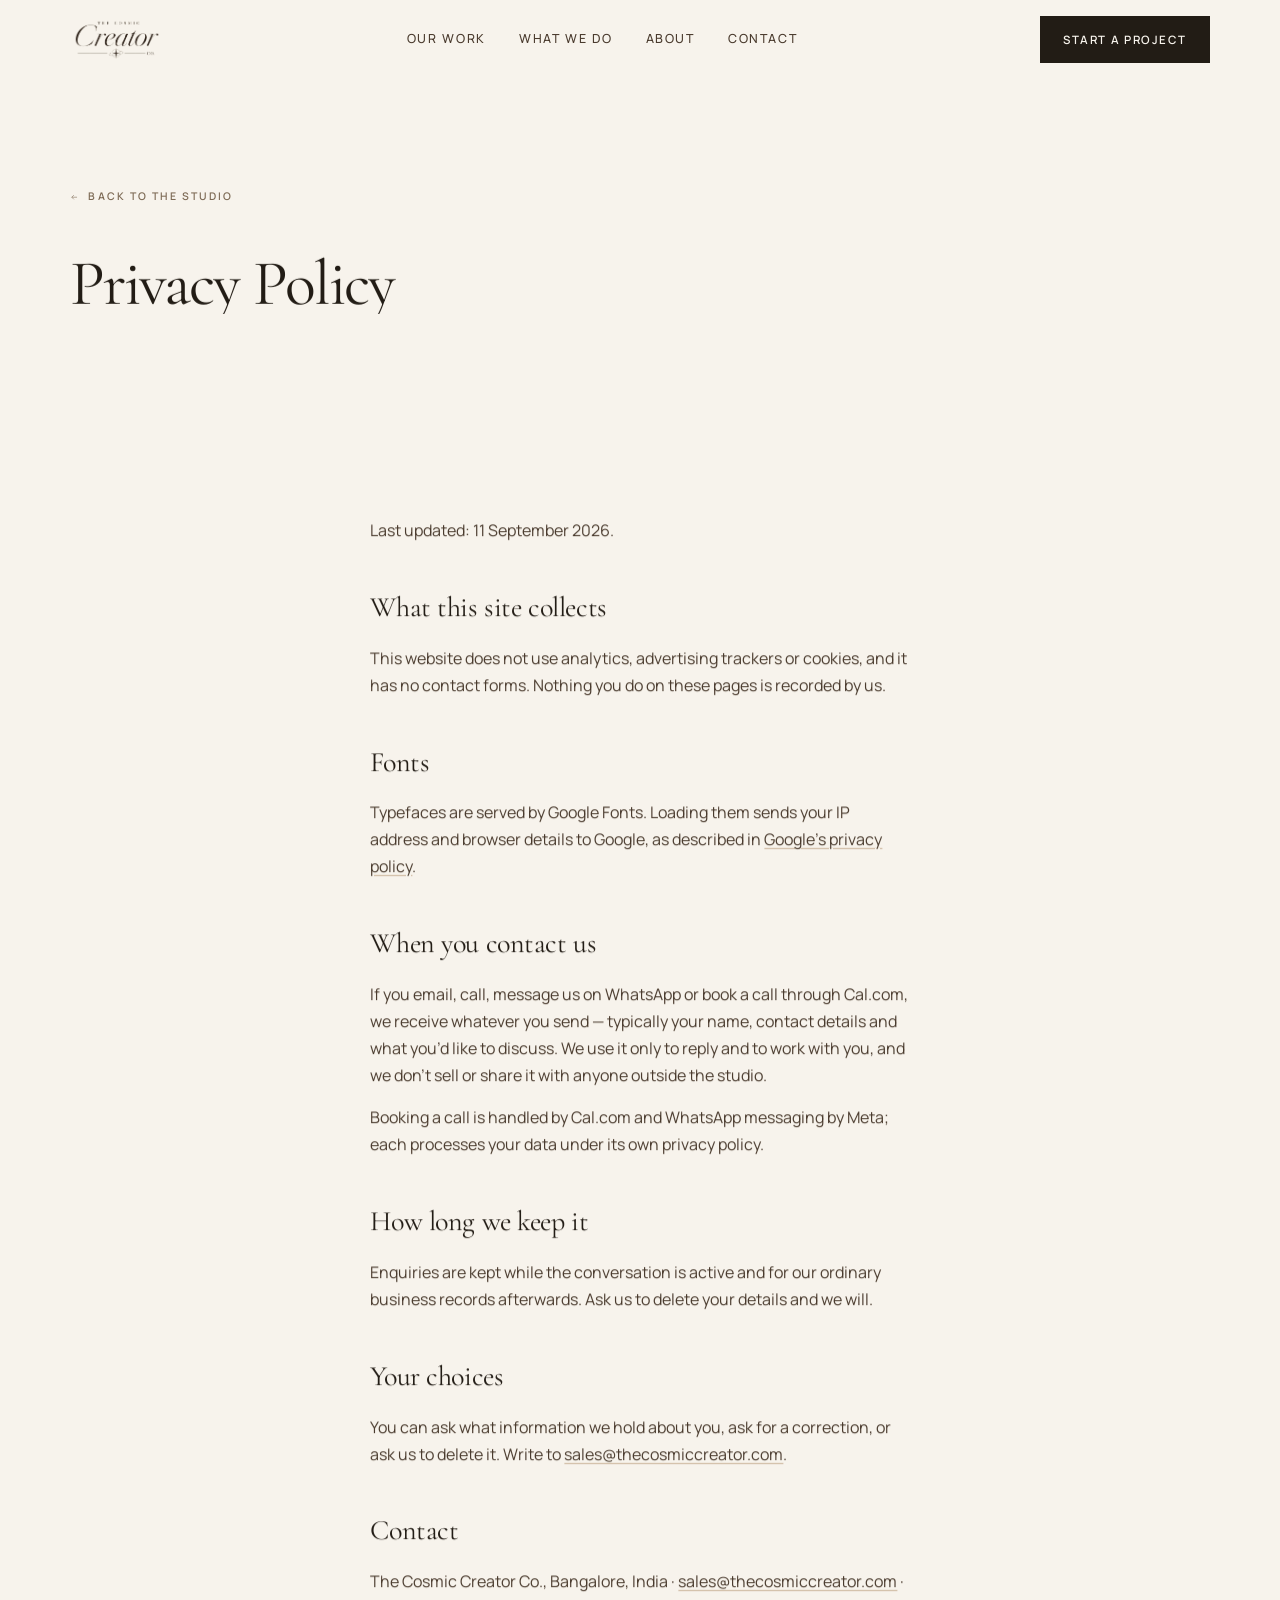
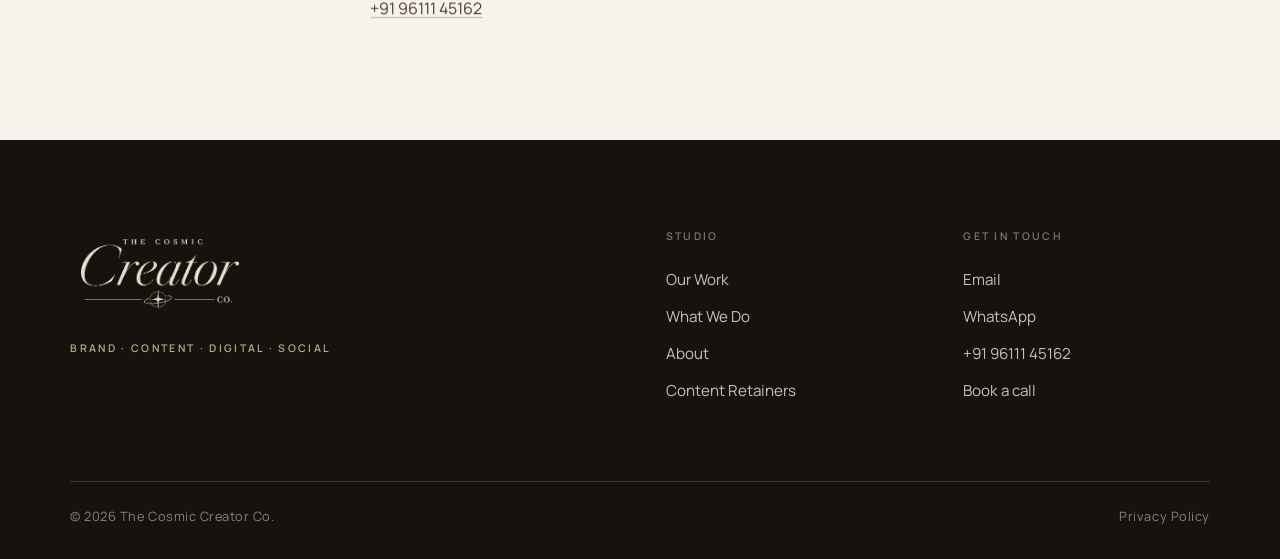
==== privacy.html @ a4864f7c "updates" ====
<!DOCTYPE html>
<html lang="en" class="no-js">
  <head>
    <meta charset="UTF-8" />
    <meta name="viewport" content="width=device-width, initial-scale=1.0" />
    <title>Privacy Policy — The Cosmic Creator Co.</title>
    <meta name="description" content="How The Cosmic Creator Co. handles your information." />
    <meta name="theme-color" content="#f7f3ec" />
    <link rel="icon" type="image/png" href="assets/favicon.png" />
    <meta property="og:type" content="website" />
    <meta property="og:title" content="Privacy Policy — The Cosmic Creator Co." />
    <meta property="og:description" content="How The Cosmic Creator Co. handles your information." />
    <meta property="og:image" content="assets/founder-hero.jpg" />
    <meta name="twitter:card" content="summary_large_image" />
    <link rel="preconnect" href="https://fonts.googleapis.com" />
    <link rel="preconnect" href="https://fonts.gstatic.com" crossorigin />
    <link
      href="https://fonts.googleapis.com/css2?family=Cormorant+Garamond:ital,wght@0,400;0,500;1,400;1,500&family=Manrope:wght@400;500;600;700&display=swap"
      rel="stylesheet"
    />
    <link rel="stylesheet" href="css/styles.css" />
    <script>
      document.documentElement.classList.remove("no-js");
    </script>
  </head>
  <body>
    <a class="skip" href="#main">Skip to content</a>

    <svg width="0" height="0" aria-hidden="true" style="position: absolute">
      <symbol id="i-star" viewBox="0 0 24 24">
        <path d="M12 0c.6 6.2 5.2 10.8 12 12-6.8 1.2-11.4 5.8-12 12-.6-6.2-5.2-10.8-12-12C6.8 10.8 11.4 6.2 12 0z" />
      </symbol>
      <symbol id="i-arrow" viewBox="0 0 24 24">
        <path d="M4 12h15m0 0-6-6m6 6-6 6" fill="none" stroke="currentColor" stroke-width="1.6" />
      </symbol>
    </svg>

    <header class="nav is-scrolled" id="nav">
      <a class="nav__logo" href="index.html" aria-label="The Cosmic Creator Co. — home">
        <img src="assets/logo-wordmark.png" alt="The Cosmic Creator Co." width="200" height="100" />
      </a>
      <nav class="nav__links" aria-label="Primary">
        <a href="index.html#work">Our Work</a>
        <a href="index.html#capabilities">What We Do</a>
        <a href="index.html#about">About</a>
        <a href="index.html#contact">Contact</a>
      </nav>
      <a class="nav__cta btn" href="https://cal.com/thecosmiccreator" target="_blank" rel="noopener noreferrer"
        >Start a project</a
      >
      <button class="nav__toggle" id="navToggle" aria-label="Open menu" aria-expanded="false" aria-controls="mobileNav">
        <span></span><span></span>
      </button>
    </header>

    <div class="mobile-nav" id="mobileNav">
      <a href="index.html#work">Our Work</a>
      <a href="index.html#capabilities">What We Do</a>
      <a href="index.html#about">About</a>
      <a href="index.html#contact">Contact</a>
      <a href="https://cal.com/thecosmiccreator" target="_blank" rel="noopener noreferrer">Start a project</a>
    </div>

    <main id="main">

      <section class="case-hero" data-intro>
        <div class="shell">
          <a class="case-hero__back" href="index.html">
            <svg class="star" width="12" height="12" aria-hidden="true" style="transform: rotate(180deg)">
              <use href="#i-arrow" />
            </svg>
            Back to the studio
          </a>
          <h1 class="case-hero__title" style="font-size: clamp(2.4rem, 5vw, 4rem)">
            <span class="line"><span class="line__inner">Privacy Policy</span></span>
          </h1>
        </div>
      </section>

      <section class="section section--tight">
        <div class="shell prose reveal">
          <p>Last updated: 11 September 2026.</p>

          <h2>What this site collects</h2>
          <p>
            This website does not use analytics, advertising trackers or cookies, and it has no
            contact forms. Nothing you do on these pages is recorded by us.
          </p>

          <h2>Fonts</h2>
          <p>
            Typefaces are served by Google Fonts. Loading them sends your IP address and browser
            details to Google, as described in
            <a href="https://policies.google.com/privacy" target="_blank" rel="noopener noreferrer"
              >Google’s privacy policy</a
            >.
          </p>

          <h2>When you contact us</h2>
          <p>
            If you email, call, message us on WhatsApp or book a call through Cal.com, we receive
            whatever you send — typically your name, contact details and what you’d like to discuss.
            We use it only to reply and to work with you, and we don’t sell or share it with anyone
            outside the studio.
          </p>
          <p>
            Booking a call is handled by Cal.com and WhatsApp messaging by Meta; each processes your
            data under its own privacy policy.
          </p>

          <h2>How long we keep it</h2>
          <p>
            Enquiries are kept while the conversation is active and for our ordinary business records
            afterwards. Ask us to delete your details and we will.
          </p>

          <h2>Your choices</h2>
          <p>
            You can ask what information we hold about you, ask for a correction, or ask us to delete
            it. Write to
            <a href="mailto:sales@thecosmiccreator.com">sales@thecosmiccreator.com</a>.
          </p>

          <h2>Contact</h2>
          <p>
            The Cosmic Creator Co., Bangalore, India ·
            <a href="mailto:sales@thecosmiccreator.com">sales@thecosmiccreator.com</a> ·
            <a href="tel:+919611145162">+91 96111 45162</a>
          </p>
        </div>
      </section>
    </main>

    <footer class="footer">
      <div class="shell">
        <div class="footer__top">
          <div>
            <a class="footer__logo" href="index.html" aria-label="The Cosmic Creator Co. — home">
              <img src="assets/logo-wordmark-light.png" alt="The Cosmic Creator Co." width="200" height="92" loading="lazy" />
            </a>
            <p class="footer__tag">Brand · Content · Digital · Social</p>
          </div>
          <div class="footer__links">
            <div>
              <h4>Studio</h4>
              <a href="index.html#work">Our Work</a>
              <a href="index.html#capabilities">What We Do</a>
              <a href="index.html#about">About</a>
              <a href="retainers.html">Content Retainers</a>
            </div>
            <div>
              <h4>Get in touch</h4>
              <a href="mailto:sales@thecosmiccreator.com">Email</a>
              <a href="https://wa.me/919611145162" target="_blank" rel="noopener noreferrer">WhatsApp</a>
              <a href="tel:+919611145162">+91 96111 45162</a>
              <a href="https://cal.com/thecosmiccreator" target="_blank" rel="noopener noreferrer">Book a call</a>
            </div>
          </div>
        </div>
        <div class="footer__bottom">
          <p>© 2026 The Cosmic Creator Co.</p>
          <p><a href="privacy.html">Privacy Policy</a></p>
        </div>
      </div>
    </footer>

    <script src="js/vendor/gsap.min.js" defer></script>
    <script src="js/vendor/ScrollTrigger.min.js" defer></script>
    <script src="js/vendor/lenis.min.js" defer></script>
    <script src="js/main.js" defer></script>
  </body>
</html>
---- css/styles.css ----
/* =========================================================
   The Cosmic Creator Co.
   Brand-building studio — editorial, minimal, art-directed.

   1. Tokens
   2. Base & type
   3. Primitives (shell, eyebrow, rules, buttons, links)
   4. Chrome (loader, nav, mobile nav)
   5. Home sections
   6. Case study pages
   7. Footer
   8. Motion / reduced motion
   ========================================================= */

/* ---------------------------------------------------------
   1. TOKENS
   --------------------------------------------------------- */
:root {
  /* Warm neutral grounds */
  --bone: #f7f3ec;
  --almond: #eaded0;
  --paper-2: #e3d6c6;
  --sand: #c7af94;

  /* Brand accents */
  --earth: #95714f;
  --accent: var(--earth);
  --accent-deep: #7a5c3f;
  --moss: #8c916c;
  --sage: #acb087;

  /* Ink & dark grounds */
  --ink: #221c15;
  --ink-soft: #4a3b2e;
  --muted: #7d6a55;
  --noir: #16120d;
  --noir-2: #1f1a13;

  /* Lines */
  --line: rgba(34, 28, 21, 0.14);
  --line-strong: rgba(34, 28, 21, 0.3);
  --line-light: rgba(234, 222, 208, 0.16);

  --font-display: "Cormorant Garamond", "Times New Roman", Times, serif;
  --font-body: "Manrope", "Helvetica Neue", Helvetica, Arial, sans-serif;

  /* Editorial type scale */
  --t-display: clamp(3.1rem, 8.4vw, 8.25rem);
  --t-h2: clamp(2.35rem, 5.6vw, 5rem);
  --t-h3: clamp(1.6rem, 2.6vw, 2.4rem);
  --t-lead: clamp(1.08rem, 1.45vw, 1.3rem);
  --t-micro: clamp(0.66rem, 0.78vw, 0.72rem);

  --pad-x: clamp(1.4rem, 5.5vw, 6rem);
  --max: 1440px;
  --gutter: clamp(1.5rem, 4vw, 4.5rem);
  --section-y: clamp(5.5rem, 12vw, 11rem);

  --ease: cubic-bezier(0.16, 1, 0.3, 1);
  --ease-soft: cubic-bezier(0.33, 1, 0.68, 1);
  --nav-h: 5rem;
}

/* ---------------------------------------------------------
   2. BASE & TYPE
   --------------------------------------------------------- */
*,
*::before,
*::after {
  box-sizing: border-box;
  margin: 0;
  padding: 0;
}

html {
  -webkit-text-size-adjust: 100%;
}

html.lenis,
html.lenis body {
  height: auto;
}

.lenis.lenis-smooth {
  scroll-behavior: auto !important;
}

body {
  font-family: var(--font-body);
  font-size: clamp(1rem, 1.05vw, 1.0625rem);
  font-weight: 400;
  line-height: 1.68;
  color: var(--ink);
  background: var(--bone);
  overflow-x: hidden;
  -webkit-font-smoothing: antialiased;
  text-rendering: optimizeLegibility;
}

body.is-loading {
  overflow: hidden;
}

img {
  display: block;
  max-width: 100%;
  height: auto;
}

a {
  color: inherit;
  text-decoration: none;
}

ul,
ol {
  list-style: none;
}

button {
  font: inherit;
  color: inherit;
  background: none;
  border: none;
  cursor: pointer;
}

em {
  font-style: italic;
  font-weight: 400;
}

::selection {
  background: var(--sand);
  color: var(--ink);
}

:focus-visible {
  outline: 2px solid var(--accent);
  outline-offset: 3px;
}

h1,
h2,
h3,
h4 {
  font-family: var(--font-display);
  font-weight: 400;
  letter-spacing: -0.015em;
  text-wrap: balance;
}

.display {
  font-size: var(--t-display);
  line-height: 0.93;
  letter-spacing: -0.028em;
}

.h2 {
  font-size: var(--t-h2);
  line-height: 0.98;
  letter-spacing: -0.022em;
}

.h3 {
  font-size: var(--t-h3);
  line-height: 1.12;
}

.accent-ital {
  font-style: italic;
  color: var(--accent);
}

.lead {
  font-size: var(--t-lead);
  line-height: 1.6;
  color: var(--ink-soft);
  max-width: 44ch;
}

.skip {
  position: absolute;
  left: -9999px;
  top: 0;
  z-index: 10001;
  background: var(--ink);
  color: var(--bone);
  padding: 0.75rem 1.25rem;
  font-size: 0.85rem;
}

.skip:focus {
  left: 1rem;
  top: 1rem;
}

/* ---------------------------------------------------------
   3. PRIMITIVES
   --------------------------------------------------------- */
.shell {
  width: 100%;
  max-width: var(--max);
  margin-inline: auto;
  padding-inline: var(--pad-x);
}

.section {
  padding-block: var(--section-y);
}

.section--tight {
  padding-block: clamp(4rem, 8vw, 7rem);
}

.band-almond {
  background: var(--almond);
}

.band-noir {
  background: var(--noir);
  color: var(--bone);
}

.band-noir .lead,
.band-noir p {
  color: rgba(247, 243, 236, 0.72);
}

.eyebrow {
  display: flex;
  align-items: center;
  gap: 0.65rem;
  font-size: var(--t-micro);
  font-weight: 600;
  letter-spacing: 0.26em;
  text-transform: uppercase;
  color: var(--muted);
  margin-bottom: clamp(1.5rem, 3vw, 2.5rem);
}

.band-noir .eyebrow {
  color: var(--sage);
}

.eyebrow::before {
  content: "";
  width: 2.25rem;
  height: 1px;
  background: currentColor;
  opacity: 0.5;
  flex: none;
}

.star {
  width: 0.8em;
  height: 0.8em;
  flex: none;
  fill: currentColor;
}

.rule {
  height: 1px;
  background: var(--line);
  border: 0;
}

.band-noir .rule {
  background: var(--line-light);
}

/* Buttons — two only: solid ink, and hairline ghost */
.btn {
  display: inline-flex;
  align-items: center;
  gap: 0.7rem;
  padding: 1.05rem 2rem;
  font-size: 0.82rem;
  font-weight: 600;
  letter-spacing: 0.14em;
  text-transform: uppercase;
  border: 1px solid var(--ink);
  background: var(--ink);
  color: var(--bone);
  transition: background 0.4s var(--ease), color 0.4s var(--ease),
    border-color 0.4s var(--ease), transform 0.4s var(--ease);
}

.btn:hover {
  background: var(--accent-deep);
  border-color: var(--accent-deep);
  color: var(--bone);
}

.btn--ghost {
  background: transparent;
  color: var(--ink);
  border-color: var(--line-strong);
}

.btn--ghost:hover {
  background: transparent;
  border-color: var(--ink);
  color: var(--ink);
}

.band-noir .btn {
  background: var(--bone);
  border-color: var(--bone);
  color: var(--ink);
}

.band-noir .btn:hover {
  background: var(--sand);
  border-color: var(--sand);
}

.band-noir .btn--ghost {
  background: transparent;
  color: var(--bone);
  border-color: rgba(247, 243, 236, 0.32);
}

.band-noir .btn--ghost:hover {
  border-color: var(--bone);
  background: transparent;
  color: var(--bone);
}

/* Text link with sweeping rule */
.tlink {
  display: inline-flex;
  align-items: center;
  gap: 0.6rem;
  font-size: 0.8rem;
  font-weight: 600;
  letter-spacing: 0.14em;
  text-transform: uppercase;
  padding-bottom: 0.4rem;
  position: relative;
  color: var(--ink);
}

.band-noir .tlink {
  color: var(--bone);
}

.tlink::after {
  content: "";
  position: absolute;
  left: 0;
  bottom: 0;
  width: 100%;
  height: 1px;
  background: currentColor;
  opacity: 0.35;
  transform-origin: right;
  transition: transform 0.5s var(--ease), opacity 0.4s var(--ease);
}

.tlink:hover::after {
  opacity: 1;
  transform: scaleX(0.4);
  transform-origin: left;
}

.tlink .arrow {
  transition: transform 0.4s var(--ease);
}

.tlink:hover .arrow {
  transform: translateX(5px);
}

/* Section heading block */
.head {
  display: grid;
  grid-template-columns: minmax(0, 1fr) minmax(0, 0.85fr);
  gap: var(--gutter);
  align-items: end;
  margin-bottom: clamp(3rem, 6vw, 5.5rem);
}

.head--solo {
  grid-template-columns: minmax(0, 1fr);
}

.head__lead {
  padding-bottom: 0.5rem;
}

@media (max-width: 860px) {
  .head {
    grid-template-columns: 1fr;
    align-items: start;
    gap: 1.75rem;
  }
}

/* ---------------------------------------------------------
   4. CHROME
   --------------------------------------------------------- */
.loader {
  position: fixed;
  inset: 0;
  z-index: 10000;
  display: grid;
  place-items: center;
  background: var(--bone);
  transition: opacity 0.7s var(--ease), visibility 0.7s;
}

.loader.is-done {
  opacity: 0;
  visibility: hidden;
  pointer-events: none;
}

.loader__inner {
  display: grid;
  justify-items: center;
  gap: 1.75rem;
}

.loader__brand {
  width: clamp(160px, 26vw, 240px);
  height: auto;
}

.loader__bar {
  width: clamp(120px, 18vw, 180px);
  height: 1px;
  background: var(--line);
  overflow: hidden;
}

.loader__progress {
  display: block;
  width: 0;
  height: 100%;
  background: var(--ink);
}

/* Nav */
.nav {
  position: fixed;
  top: 0;
  left: 0;
  right: 0;
  z-index: 900;
  height: var(--nav-h);
  display: flex;
  align-items: center;
  justify-content: space-between;
  gap: var(--gutter);
  padding-inline: var(--pad-x);
  background: transparent;
  transition: background 0.5s var(--ease), border-color 0.5s var(--ease),
    height 0.5s var(--ease);
  border-bottom: 1px solid transparent;
}

.nav.is-scrolled {
  background: rgba(247, 243, 236, 0.88);
  backdrop-filter: blur(14px);
  -webkit-backdrop-filter: blur(14px);
  border-bottom-color: var(--line);
  height: 4.25rem;
}

.nav__logo img {
  width: auto;
  height: clamp(38px, 4vw, 48px);
  transition: opacity 0.3s var(--ease);
}

.nav__logo:hover img {
  opacity: 0.68;
}

.nav__links {
  display: flex;
  align-items: center;
  gap: clamp(1.5rem, 2.6vw, 2.75rem);
}

.nav__links a {
  position: relative;
  font-size: 0.78rem;
  font-weight: 500;
  letter-spacing: 0.13em;
  text-transform: uppercase;
  color: var(--ink-soft);
  padding-block: 0.35rem;
  transition: color 0.3s var(--ease);
}

.nav__links a::after {
  content: "";
  position: absolute;
  left: 0;
  bottom: 0;
  width: 100%;
  height: 1px;
  background: currentColor;
  transform: scaleX(0);
  transform-origin: right;
  transition: transform 0.45s var(--ease);
}

.nav__links a:hover {
  color: var(--ink);
}

.nav__links a:hover::after,
.nav__links a.is-current::after {
  transform: scaleX(1);
  transform-origin: left;
}

.nav__cta {
  padding: 0.8rem 1.4rem;
  font-size: 0.72rem;
}

.nav__toggle {
  display: none;
  width: 2.75rem;
  height: 2.75rem;
  margin-right: -0.75rem;
  position: relative;
}

.nav__toggle span {
  position: absolute;
  left: 50%;
  width: 22px;
  height: 1.5px;
  background: var(--ink);
  transform: translateX(-50%);
  transition: transform 0.45s var(--ease), opacity 0.3s var(--ease);
}

.nav__toggle span:nth-child(1) {
  top: 1.1rem;
}

.nav__toggle span:nth-child(2) {
  bottom: 1.1rem;
}

.nav__toggle[aria-expanded="true"] span:nth-child(1) {
  top: 50%;
  transform: translateX(-50%) rotate(45deg);
}

.nav__toggle[aria-expanded="true"] span:nth-child(2) {
  bottom: auto;
  top: 50%;
  transform: translateX(-50%) rotate(-45deg);
}

@media (max-width: 960px) {
  .nav__links,
  .nav__cta {
    display: none;
  }

  .nav__toggle {
    display: block;
  }
}

/* Mobile overlay nav */
.mobile-nav {
  position: fixed;
  inset: 0;
  z-index: 890;
  background: var(--bone);
  display: flex;
  flex-direction: column;
  justify-content: center;
  gap: 0.25rem;
  padding: var(--nav-h) var(--pad-x) 3rem;
  opacity: 0;
  visibility: hidden;
  transition: opacity 0.45s var(--ease), visibility 0.45s;
}

.mobile-nav.is-open {
  opacity: 1;
  visibility: visible;
}

.mobile-nav a {
  font-family: var(--font-display);
  font-size: clamp(2.1rem, 9vw, 3.2rem);
  line-height: 1.28;
  letter-spacing: -0.02em;
  border-bottom: 1px solid var(--line);
  padding-block: 0.5rem;
}

.mobile-nav a:last-child {
  border-bottom: 0;
  font-family: var(--font-body);
  font-size: 0.82rem;
  letter-spacing: 0.14em;
  text-transform: uppercase;
  font-weight: 600;
  color: var(--accent);
  margin-top: 1.75rem;
}

/* ---------------------------------------------------------
   5. HOME SECTIONS
   --------------------------------------------------------- */

/* --- Hero --- */
.hero {
  position: relative;
  min-height: clamp(620px, 100svh, 1100px);
  display: flex;
  align-items: flex-end;
  padding-top: calc(var(--nav-h) + clamp(3rem, 8vw, 6rem));
  padding-bottom: clamp(2.5rem, 5vw, 4rem);
  overflow: hidden;
}

.hero__grid {
  display: grid;
  grid-template-columns: minmax(0, 1.32fr) minmax(0, 0.68fr);
  gap: var(--gutter);
  align-items: end;
  width: 100%;
}

.hero__title {
  font-size: var(--t-display);
  line-height: 0.9;
  letter-spacing: -0.03em;
  margin-bottom: clamp(1.75rem, 3.5vw, 2.75rem);
}

.line {
  display: block;
  overflow: hidden;
}

.line__inner {
  display: block;
  transform: translateY(105%);
  will-change: transform;
}

.hero__spine {
  display: flex;
  flex-wrap: wrap;
  align-items: center;
  gap: 0.55rem 1.1rem;
  font-size: var(--t-micro);
  font-weight: 600;
  letter-spacing: 0.26em;
  text-transform: uppercase;
  color: var(--accent);
  margin-bottom: clamp(1.25rem, 2.5vw, 2rem);
}

.hero__spine span {
  display: inline-flex;
  align-items: center;
  gap: 1.1rem;
}

.hero__spine span:not(:last-child)::after {
  content: "";
  width: 4px;
  height: 4px;
  background: var(--sand);
  transform: rotate(45deg);
}

.hero__sub {
  max-width: 46ch;
  font-size: var(--t-lead);
  color: var(--ink-soft);
  margin-bottom: clamp(2rem, 4vw, 2.75rem);
}

.hero__actions {
  display: flex;
  flex-wrap: wrap;
  gap: 0.9rem;
}

.hero__aside {
  display: grid;
  gap: 1.5rem;
  padding-bottom: 0.6rem;
}

.hero__portrait {
  position: relative;
  overflow: hidden;
  background: var(--paper-2);
  aspect-ratio: 4 / 5;
}

.hero__portrait img {
  width: 100%;
  height: 100%;
  object-fit: cover;
  transform: scale(1.08);
  will-change: transform;
}

.hero__note {
  display: flex;
  justify-content: space-between;
  gap: 1rem;
  font-size: var(--t-micro);
  letter-spacing: 0.2em;
  text-transform: uppercase;
  color: var(--muted);
  border-top: 1px solid var(--line);
  padding-top: 0.85rem;
}

@media (max-width: 1000px) {
  .hero {
    min-height: 0;
    padding-bottom: clamp(3.5rem, 8vw, 5rem);
  }

  .hero__grid {
    grid-template-columns: 1fr;
    gap: clamp(2.5rem, 7vw, 4rem);
  }

  .hero__aside {
    max-width: 420px;
  }
}

/* --- Positioning / pillars --- */
.pillars {
  display: grid;
  grid-template-columns: repeat(4, minmax(0, 1fr));
  border-top: 1px solid var(--line);
}

.pillar {
  padding: clamp(1.75rem, 3vw, 2.5rem) clamp(1.25rem, 2vw, 2rem)
    clamp(1.75rem, 3vw, 2.5rem) 0;
  border-right: 1px solid var(--line);
}

.pillar:last-child {
  border-right: 0;
  padding-right: 0;
}

.pillar:not(:first-child) {
  padding-left: clamp(1.25rem, 2vw, 2rem);
}

.pillar__name {
  font-size: 0.76rem;
  font-weight: 700;
  letter-spacing: 0.22em;
  text-transform: uppercase;
  margin-bottom: 1rem;
  display: flex;
  align-items: center;
  gap: 0.6rem;
}

.pillar__name .star {
  color: var(--accent);
}

.pillar p {
  font-size: 0.95rem;
  line-height: 1.75;
  color: var(--ink-soft);
}

@media (max-width: 860px) {
  .pillars {
    grid-template-columns: repeat(2, minmax(0, 1fr));
  }

  .pillar:nth-child(2n) {
    border-right: 0;
    padding-right: 0;
  }

  .pillar:nth-child(odd) {
    padding-left: 0;
  }

  .pillar:nth-child(-n + 2) {
    border-bottom: 1px solid var(--line);
  }
}

@media (max-width: 520px) {
  .pillars {
    grid-template-columns: 1fr;
  }

  .pillar {
    border-right: 0;
    border-bottom: 1px solid var(--line);
    padding-inline: 0 !important;
  }

  .pillar:last-child {
    border-bottom: 0;
  }
}

/* --- Selected work --- */
.work__list {
  display: grid;
  gap: clamp(4rem, 9vw, 8rem);
}

.project {
  display: grid;
  grid-template-columns: minmax(0, 1fr) minmax(0, 1fr);
  gap: var(--gutter);
  align-items: center;
}

.project__media {
  position: relative;
  overflow: hidden;
  background: var(--paper-2);
  aspect-ratio: 4 / 3;
}

.project--tall .project__media {
  aspect-ratio: 5 / 6;
}

.project__media img {
  width: 100%;
  height: 100%;
  object-fit: cover;
  transform: scale(1.04);
  transition: transform 1.2s var(--ease), filter 0.9s var(--ease);
  filter: saturate(0.78) contrast(1.03);
}

.project__media::after,
.case-cover::after {
  content: "";
  position: absolute;
  inset: 0;
  z-index: 1;
  pointer-events: none;
  background: var(--earth);
  mix-blend-mode: soft-light;
  opacity: 0.55;
  transition: opacity 0.9s var(--ease);
}

.project:hover .project__media::after {
  opacity: 0.15;
}

.project:hover .project__media img {
  transform: scale(1.09);
  filter: saturate(1) contrast(1.02);
}

.project__index {
  position: absolute;
  top: 1.1rem;
  left: 1.2rem;
  z-index: 2;
  font-size: var(--t-micro);
  font-weight: 600;
  letter-spacing: 0.2em;
  color: var(--bone);
  mix-blend-mode: difference;
}

.project__body {
  max-width: 46ch;
}

.project--flip .project__media {
  order: 2;
}

.project__cat {
  display: block;
  font-size: var(--t-micro);
  font-weight: 600;
  letter-spacing: 0.22em;
  text-transform: uppercase;
  color: var(--muted);
  margin-bottom: 1.1rem;
}

.project__title {
  font-size: clamp(2rem, 3.6vw, 3.4rem);
  line-height: 1.02;
  margin-bottom: 1.1rem;
}

.project__title a {
  background-image: linear-gradient(currentColor, currentColor);
  background-size: 0% 1px;
  background-position: 0 100%;
  background-repeat: no-repeat;
  transition: background-size 0.55s var(--ease);
}

.project:hover .project__title a {
  background-size: 100% 1px;
}

.project__desc {
  color: var(--ink-soft);
  margin-bottom: 1.5rem;
}

.project__services {
  display: flex;
  flex-wrap: wrap;
  gap: 0.4rem 0.75rem;
  font-size: 0.78rem;
  letter-spacing: 0.06em;
  color: var(--muted);
  border-top: 1px solid var(--line);
  padding-top: 1.1rem;
  margin-bottom: 1.75rem;
}

.project__services li:not(:last-child)::after {
  content: " ·";
  color: var(--sand);
}

@media (max-width: 900px) {
  .project,
  .project--flip {
    grid-template-columns: 1fr;
    gap: 1.75rem;
  }

  .project--flip .project__media {
    order: 0;
  }

  .project__media,
  .project--tall .project__media {
    aspect-ratio: 4 / 3;
  }
}

.work__foot {
  display: flex;
  flex-wrap: wrap;
  justify-content: space-between;
  align-items: center;
  gap: 1.5rem;
  border-top: 1px solid var(--line);
  margin-top: clamp(3.5rem, 7vw, 6rem);
  padding-top: 1.5rem;
  font-size: 0.82rem;
  letter-spacing: 0.05em;
  color: var(--muted);
}

/* --- What we do --- */
.capability {
  display: grid;
  grid-template-columns: 5rem minmax(0, 1.05fr) minmax(0, 1fr);
  gap: var(--gutter);
  border-top: 1px solid var(--line);
  padding-block: clamp(2.25rem, 4.5vw, 3.5rem);
  align-items: start;
  transition: background 0.5s var(--ease);
}

.capabilities > .capability:last-child {
  border-bottom: 1px solid var(--line);
}

.capability__num {
  font-size: var(--t-micro);
  font-weight: 600;
  letter-spacing: 0.2em;
  color: var(--accent);
  padding-top: 0.7rem;
}

.capability__title {
  font-size: clamp(1.8rem, 3.1vw, 2.9rem);
  line-height: 1.02;
}

.capability__copy p {
  color: var(--ink-soft);
  margin-bottom: 1.35rem;
  max-width: 42ch;
}

.capability__tags {
  display: flex;
  flex-wrap: wrap;
  gap: 0.45rem 0.5rem;
}

.capability__tags li {
  font-size: 0.74rem;
  letter-spacing: 0.08em;
  color: var(--ink-soft);
  border: 1px solid var(--line);
  padding: 0.38rem 0.8rem;
  transition: border-color 0.4s var(--ease), color 0.4s var(--ease);
}

.capability:hover .capability__tags li {
  border-color: var(--line-strong);
}

@media (max-width: 900px) {
  .capability {
    grid-template-columns: 1fr;
    gap: 1.25rem;
  }

  .capability__num {
    padding-top: 0;
  }
}

/* --- Our difference (noir band) --- */
.difference__statement {
  max-width: 20ch;
  margin-bottom: clamp(2.5rem, 5vw, 4rem);
}

.questions {
  display: grid;
  grid-template-columns: repeat(2, minmax(0, 1fr));
  gap: 0 var(--gutter);
  margin-bottom: clamp(3.5rem, 7vw, 5.5rem);
}

.questions li {
  border-top: 1px solid var(--line-light);
  padding-block: clamp(1.25rem, 2.4vw, 1.75rem);
  font-family: var(--font-display);
  font-size: clamp(1.25rem, 2vw, 1.75rem);
  line-height: 1.25;
  color: rgba(247, 243, 236, 0.9);
  display: flex;
  gap: 1.1rem;
}

.questions li span {
  font-family: var(--font-body);
  font-size: var(--t-micro);
  font-weight: 600;
  letter-spacing: 0.2em;
  color: var(--sage);
  padding-top: 0.55rem;
}

@media (max-width: 760px) {
  .questions {
    grid-template-columns: 1fr;
  }
}

.flow {
  display: grid;
  grid-template-columns: repeat(4, minmax(0, 1fr));
  border-top: 1px solid var(--line-light);
  padding-top: 1.75rem;
  gap: 1rem;
}

.flow__step {
  display: flex;
  align-items: baseline;
  gap: 0.9rem;
  font-family: var(--font-display);
  font-size: clamp(1.4rem, 2.8vw, 2.6rem);
  line-height: 1;
  letter-spacing: -0.02em;
  color: var(--bone);
}

.flow__step::after {
  content: "→";
  font-family: var(--font-body);
  font-size: 1.15rem;
  line-height: 1;
  color: var(--sand);
  margin-left: auto;
  padding-right: clamp(0.5rem, 2vw, 2rem);
}

.flow__step:last-child::after {
  content: "";
}

@media (max-width: 760px) {
  .flow {
    grid-template-columns: repeat(2, minmax(0, 1fr));
    gap: 1.5rem 1rem;
  }

  .flow__step:nth-child(2)::after {
    content: "";
  }
}

/* --- How we work --- */
.steps {
  display: grid;
  grid-template-columns: repeat(4, minmax(0, 1fr));
  gap: var(--gutter);
}

.step {
  border-top: 1px solid var(--line-strong);
  padding-top: 1.4rem;
}

.step__num {
  display: block;
  font-size: var(--t-micro);
  font-weight: 600;
  letter-spacing: 0.2em;
  color: var(--accent);
  margin-bottom: 1.6rem;
}

.step h3 {
  font-size: clamp(1.5rem, 2.2vw, 2rem);
  margin-bottom: 0.6rem;
}

.step p {
  font-size: 0.95rem;
  line-height: 1.7;
  color: var(--ink-soft);
}

@media (max-width: 860px) {
  .steps {
    grid-template-columns: repeat(2, minmax(0, 1fr));
    gap: 2.5rem var(--gutter);
  }
}

@media (max-width: 520px) {
  .steps {
    grid-template-columns: 1fr;
  }
}

/* --- Belief --- */
.belief {
  text-align: center;
}

.belief__title {
  font-size: clamp(2.4rem, 6.4vw, 6rem);
  line-height: 1;
  letter-spacing: -0.028em;
  margin-inline: auto;
  max-width: 16ch;
}

.belief__sub {
  margin: clamp(1.75rem, 3.5vw, 2.5rem) auto 0;
  max-width: 52ch;
  color: var(--ink-soft);
  font-size: var(--t-lead);
}

.belief__mark {
  width: 1.6rem;
  height: 1.6rem;
  margin: 0 auto clamp(1.5rem, 3vw, 2.25rem);
  fill: var(--accent);
}

/* --- Founders --- */
.founders {
  display: grid;
  grid-template-columns: minmax(0, 0.85fr) minmax(0, 1fr);
  gap: var(--gutter);
  align-items: center;
}

.founders__media {
  overflow: hidden;
  background: var(--paper-2);
  aspect-ratio: 4 / 5;
}

.founders__media img {
  width: 100%;
  height: 100%;
  object-fit: cover;
}

.founders__copy p {
  color: var(--ink-soft);
  margin-bottom: 1.25rem;
  max-width: 52ch;
}

.founders__copy p:first-of-type {
  font-size: var(--t-lead);
  color: var(--ink);
}

.people {
  display: grid;
  grid-template-columns: repeat(2, minmax(0, 1fr));
  gap: 1.5rem var(--gutter);
  border-top: 1px solid var(--line);
  margin-top: 2.25rem;
  padding-top: 1.75rem;
}

.person__name {
  font-family: var(--font-display);
  font-size: 1.45rem;
  line-height: 1.2;
}

.person__role {
  display: block;
  font-size: var(--t-micro);
  font-weight: 600;
  letter-spacing: 0.2em;
  text-transform: uppercase;
  color: var(--accent);
  margin-bottom: 0.6rem;
}

.person p {
  font-size: 0.92rem;
  line-height: 1.7;
  margin-bottom: 0;
}

@media (max-width: 900px) {
  .founders {
    grid-template-columns: 1fr;
    gap: 2.5rem;
  }

  .founders__media {
    max-width: 440px;
  }
}

@media (max-width: 520px) {
  .people {
    grid-template-columns: 1fr;
  }
}

/* --- Mission / vision --- */
.creed {
  display: grid;
  grid-template-columns: repeat(2, minmax(0, 1fr));
  gap: var(--gutter);
}

.creed__item {
  border-top: 1px solid var(--line);
  padding-top: 1.5rem;
}

.creed__item h3 {
  font-size: var(--t-micro);
  font-family: var(--font-body);
  font-weight: 600;
  letter-spacing: 0.22em;
  text-transform: uppercase;
  color: var(--accent);
  margin-bottom: 1.1rem;
}

.creed__item p {
  font-family: var(--font-display);
  font-size: clamp(1.5rem, 2.6vw, 2.2rem);
  line-height: 1.18;
  letter-spacing: -0.015em;
  color: var(--ink);
  max-width: 24ch;
}

@media (max-width: 760px) {
  .creed {
    grid-template-columns: 1fr;
    gap: 2rem;
  }
}

/* --- Final CTA --- */
.cta {
  text-align: center;
}

.cta__title {
  font-size: clamp(2.5rem, 6.6vw, 6.25rem);
  line-height: 0.98;
  letter-spacing: -0.028em;
  max-width: 18ch;
  margin-inline: auto;
}

.cta__sub {
  margin: clamp(1.5rem, 3vw, 2rem) auto clamp(2.25rem, 4.5vw, 3rem);
  max-width: 46ch;
  font-size: var(--t-lead);
}

.cta__actions {
  display: flex;
  flex-wrap: wrap;
  justify-content: center;
  gap: 0.9rem;
}

.cta__direct {
  display: flex;
  flex-wrap: wrap;
  justify-content: center;
  gap: 0.75rem 2.25rem;
  margin-top: clamp(2.5rem, 5vw, 3.5rem);
  padding-top: clamp(2rem, 4vw, 2.5rem);
  border-top: 1px solid var(--line-light);
  font-size: 0.85rem;
  letter-spacing: 0.04em;
}

.cta__direct a {
  color: rgba(247, 243, 236, 0.78);
  transition: color 0.35s var(--ease);
}

.cta__direct a:hover {
  color: var(--bone);
}

/* ---------------------------------------------------------
   6. CASE STUDY PAGES
   Reusable: duplicate work/_template.html and fill in.
   --------------------------------------------------------- */
.case-hero {
  padding-top: calc(var(--nav-h) + clamp(3.5rem, 8vw, 6.5rem));
  padding-bottom: clamp(2.5rem, 5vw, 4rem);
}

.case-hero__back {
  display: inline-flex;
  align-items: center;
  gap: 0.6rem;
  font-size: var(--t-micro);
  font-weight: 600;
  letter-spacing: 0.2em;
  text-transform: uppercase;
  color: var(--muted);
  margin-bottom: clamp(2rem, 4vw, 3rem);
  transition: color 0.35s var(--ease);
}

.case-hero__back:hover {
  color: var(--ink);
}

.case-hero__title {
  font-size: clamp(2.8rem, 7.5vw, 7rem);
  line-height: 0.94;
  letter-spacing: -0.03em;
  margin-bottom: clamp(1.5rem, 3vw, 2.25rem);
}

.case-hero__meta {
  display: grid;
  grid-template-columns: repeat(3, minmax(0, 1fr));
  gap: var(--gutter);
  border-top: 1px solid var(--line);
  padding-top: 1.5rem;
  margin-top: clamp(2rem, 4vw, 3rem);
}

.case-hero__meta dt {
  font-size: var(--t-micro);
  font-weight: 600;
  letter-spacing: 0.2em;
  text-transform: uppercase;
  color: var(--muted);
  margin-bottom: 0.7rem;
}

.case-hero__meta dd {
  font-size: 0.95rem;
  line-height: 1.6;
  color: var(--ink);
}

@media (max-width: 760px) {
  .case-hero__meta {
    grid-template-columns: 1fr;
    gap: 1.5rem;
  }
}

.case-cover {
  position: relative;
  width: 100%;
  aspect-ratio: 16 / 9;
  overflow: hidden;
  background: var(--paper-2);
}

.case-cover img {
  width: 100%;
  height: 100%;
  object-fit: cover;
  filter: saturate(0.78) contrast(1.03);
}

@media (max-width: 700px) {
  .case-cover {
    aspect-ratio: 4 / 3;
  }
}

.case-block {
  display: grid;
  grid-template-columns: minmax(0, 0.4fr) minmax(0, 1fr);
  gap: var(--gutter);
  border-top: 1px solid var(--line);
  padding-block: clamp(2.5rem, 5vw, 4rem);
}

.case-block:last-of-type {
  border-bottom: 1px solid var(--line);
}

.case-block__label {
  font-size: var(--t-micro);
  font-weight: 600;
  letter-spacing: 0.22em;
  text-transform: uppercase;
  color: var(--accent);
  padding-top: 0.6rem;
}

.case-block__body p {
  font-size: var(--t-lead);
  color: var(--ink-soft);
  max-width: 58ch;
  margin-bottom: 1.1rem;
}

.case-block__body p:last-child {
  margin-bottom: 0;
}

.deliverables {
  display: grid;
  grid-template-columns: repeat(2, minmax(0, 1fr));
  gap: 0 var(--gutter);
  max-width: 58ch;
}

.deliverables li {
  border-top: 1px solid var(--line);
  padding-block: 0.85rem;
  font-size: 0.95rem;
  color: var(--ink);
  display: flex;
  gap: 0.75rem;
  align-items: baseline;
}

.deliverables li .star {
  color: var(--sand);
  width: 0.6em;
  height: 0.6em;
}

@media (max-width: 760px) {
  .case-block {
    grid-template-columns: 1fr;
    gap: 1.25rem;
  }

  .case-block__label {
    padding-top: 0;
  }

  .deliverables {
    grid-template-columns: 1fr;
  }
}

.case-next {
  display: flex;
  flex-wrap: wrap;
  justify-content: space-between;
  align-items: baseline;
  gap: 1.5rem;
}

.case-next__label {
  font-size: var(--t-micro);
  font-weight: 600;
  letter-spacing: 0.22em;
  text-transform: uppercase;
  color: var(--muted);
}

.case-next__title {
  font-size: clamp(2rem, 4.6vw, 4rem);
  line-height: 1;
}

.case-next__title a {
  background-image: linear-gradient(currentColor, currentColor);
  background-size: 0% 1px;
  background-position: 0 100%;
  background-repeat: no-repeat;
  transition: background-size 0.55s var(--ease);
}

.case-next__title a:hover {
  background-size: 100% 1px;
}

/* ---------------------------------------------------------
   7. FOOTER
   --------------------------------------------------------- */
.footer {
  background: var(--noir);
  color: rgba(247, 243, 236, 0.72);
  padding-block: clamp(3.5rem, 7vw, 5.5rem) 2rem;
}

.footer__top {
  display: grid;
  grid-template-columns: minmax(0, 1fr) minmax(0, 1fr);
  gap: clamp(2.5rem, 5vw, 4rem) var(--gutter);
  align-items: start;
}

.footer__logo img {
  width: clamp(140px, 16vw, 180px);
  height: auto;
  margin-bottom: 1.25rem;
}

.footer__tag {
  font-size: var(--t-micro);
  font-weight: 600;
  letter-spacing: 0.22em;
  text-transform: uppercase;
  color: var(--sage);
}

.footer__links {
  display: grid;
  grid-template-columns: repeat(2, minmax(0, 1fr));
  gap: 2rem var(--gutter);
}

.footer__links h4 {
  font-family: var(--font-body);
  font-size: var(--t-micro);
  font-weight: 600;
  letter-spacing: 0.22em;
  text-transform: uppercase;
  color: rgba(247, 243, 236, 0.45);
  margin-bottom: 1rem;
}

.footer__links a {
  display: block;
  font-size: 0.95rem;
  padding-block: 0.35rem;
  color: rgba(247, 243, 236, 0.78);
  transition: color 0.35s var(--ease);
}

.footer__links a:hover {
  color: var(--bone);
}

.footer__bottom {
  display: flex;
  flex-wrap: wrap;
  justify-content: space-between;
  gap: 0.75rem 1.5rem;
  border-top: 1px solid var(--line-light);
  margin-top: clamp(3rem, 6vw, 4.5rem);
  padding-top: 1.5rem;
  font-size: 0.8rem;
  letter-spacing: 0.04em;
  color: rgba(247, 243, 236, 0.5);
}

.footer__bottom a:hover {
  color: var(--bone);
}

@media (max-width: 760px) {
  .footer__top {
    grid-template-columns: 1fr;
  }
}

/* ---------------------------------------------------------
   8. LEGAL / SIMPLE PAGES
   --------------------------------------------------------- */
.prose {
  max-width: 68ch;
}

.prose h2 {
  font-size: clamp(1.4rem, 2.2vw, 1.9rem);
  margin: 2.5rem 0 0.85rem;
}

.prose p,
.prose li {
  color: var(--ink-soft);
  margin-bottom: 1rem;
}

.prose ul {
  padding-left: 1.1rem;
}

.prose li {
  list-style: disc;
  margin-bottom: 0.5rem;
}

.prose a {
  text-decoration: underline;
  text-underline-offset: 3px;
  text-decoration-color: var(--sand);
}

/* ---------------------------------------------------------
   9. MOTION
   --------------------------------------------------------- */
.reveal {
  opacity: 0;
  transform: translateY(24px);
  will-change: transform, opacity;
}

.no-js .reveal,
.no-js .line__inner {
  opacity: 1;
  transform: none;
}

@media (prefers-reduced-motion: reduce) {
  *,
  *::before,
  *::after {
    animation-duration: 0.001ms !important;
    animation-iteration-count: 1 !important;
    transition-duration: 0.001ms !important;
    scroll-behavior: auto !important;
  }

  .reveal,
  .line__inner {
    opacity: 1 !important;
    transform: none !important;
  }

  .hero__portrait img,
  .project__media img {
    transform: none !important;
  }
}

/* ---------------------------------------------------------
   10. RETAINERS (linked from the footer, kept off the main nav)
   --------------------------------------------------------- */
.plans {
  display: grid;
  grid-template-columns: repeat(3, minmax(0, 1fr));
  gap: 0;
  border-top: 1px solid var(--line);
}

.plan {
  border-right: 1px solid var(--line);
  border-bottom: 1px solid var(--line);
  padding: clamp(1.75rem, 3vw, 2.75rem) clamp(1.25rem, 2.2vw, 2rem);
  display: flex;
  flex-direction: column;
}

.plan:last-child {
  border-right: 0;
}

.plan--featured {
  background: var(--almond);
}

.plan__tier {
  font-size: var(--t-micro);
  font-weight: 600;
  letter-spacing: 0.22em;
  text-transform: uppercase;
  color: var(--accent);
  margin-bottom: 1.25rem;
}

.plan__price {
  font-family: var(--font-display);
  font-size: clamp(2.4rem, 4vw, 3.4rem);
  line-height: 1;
  letter-spacing: -0.025em;
  margin-bottom: 0.4rem;
}

.plan__unit {
  font-size: 0.8rem;
  letter-spacing: 0.06em;
  color: var(--muted);
  margin-bottom: 1.75rem;
}

.plan ul {
  border-top: 1px solid var(--line);
  margin-bottom: 1.75rem;
}

.plan li {
  border-bottom: 1px solid var(--line);
  padding-block: 0.7rem;
  font-size: 0.92rem;
  line-height: 1.55;
  color: var(--ink-soft);
}

.plan__fit {
  font-size: 0.85rem;
  color: var(--muted);
  margin-bottom: 1.5rem;
  margin-top: auto;
}

.plan .btn {
  justify-content: center;
  width: 100%;
}

@media (max-width: 900px) {
  .plans {
    grid-template-columns: 1fr;
  }

  .plan {
    border-right: 0;
  }
}
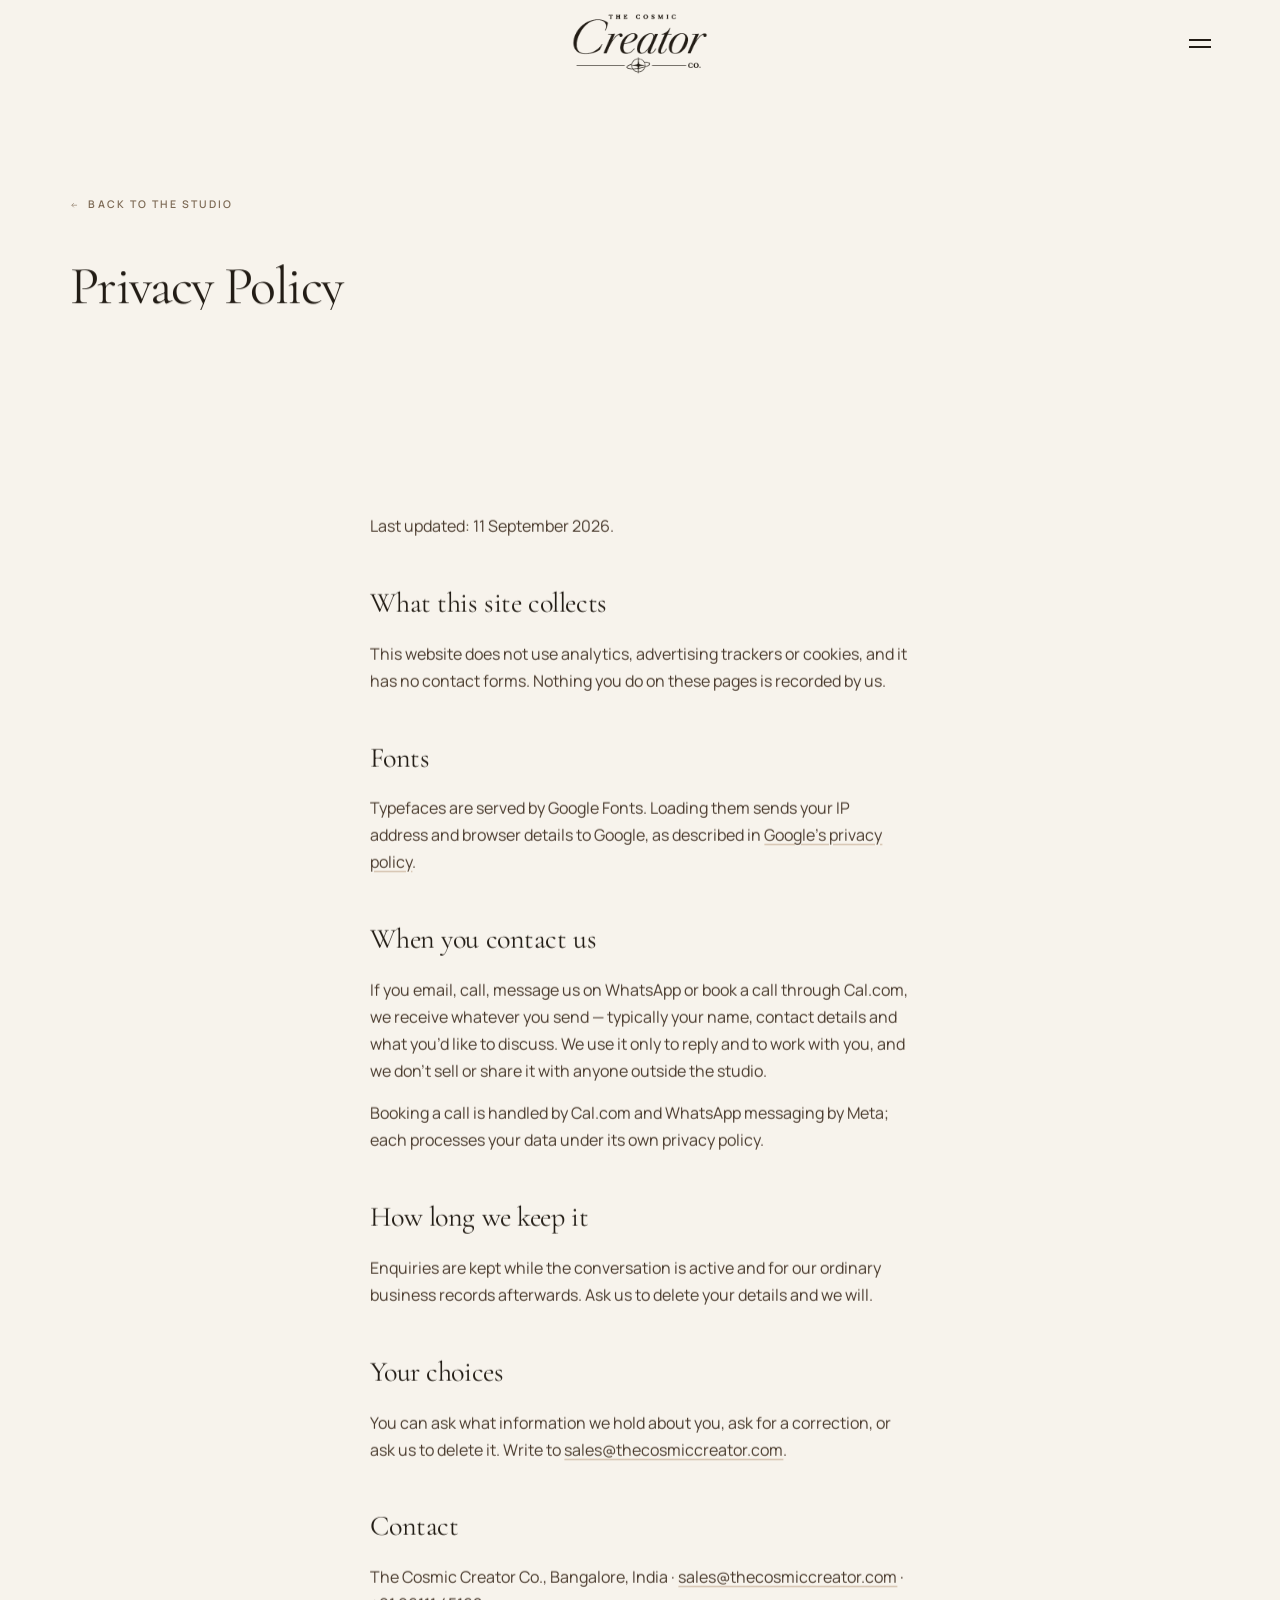
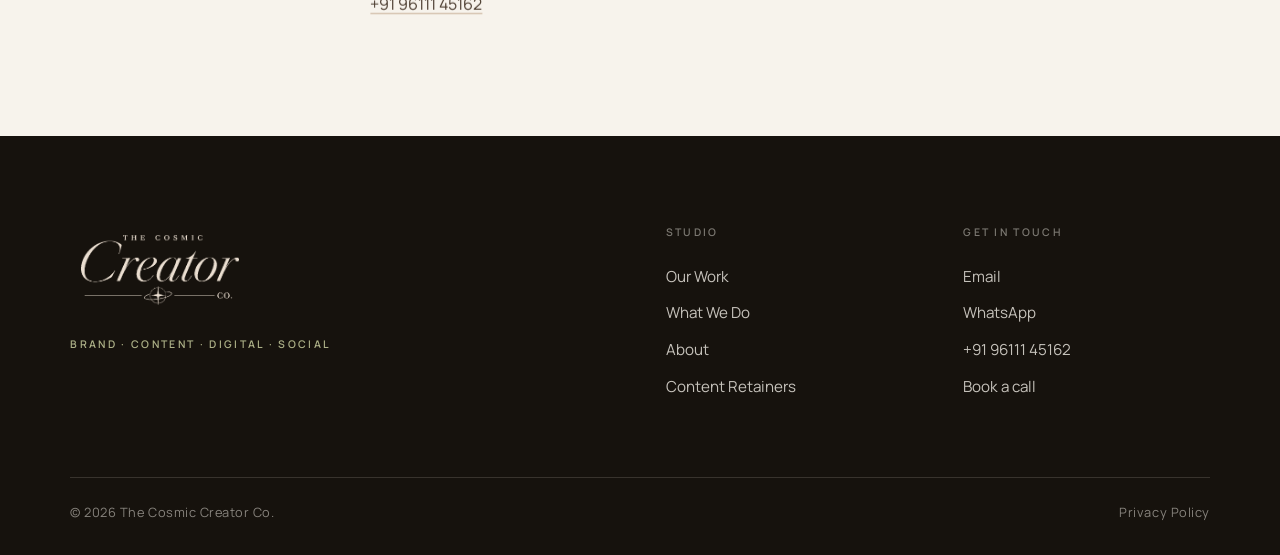
==== commit 0aae9b6f: "updates" ====
--- a/privacy.html
+++ b/privacy.html
@@ -36,26 +36,20 @@
     </svg>
 
     <header class="nav is-scrolled" id="nav">
+      <span class="nav__spacer" aria-hidden="true"></span>
       <a class="nav__logo" href="index.html" aria-label="The Cosmic Creator Co. — home">
-        <img src="assets/logo-wordmark.png" alt="The Cosmic Creator Co." width="200" height="100" />
+        <img src="assets/logo-wordmark-bold.png" alt="The Cosmic Creator Co." width="704" height="320" />
       </a>
-      <nav class="nav__links" aria-label="Primary">
-        <a href="index.html#work">Our Work</a>
-        <a href="index.html#capabilities">What We Do</a>
-        <a href="index.html#about">About</a>
-        <a href="index.html#contact">Contact</a>
-      </nav>
-      <a class="nav__cta btn" href="https://cal.com/thecosmiccreator" target="_blank" rel="noopener noreferrer"
-        >Start a project</a
-      >
       <button class="nav__toggle" id="navToggle" aria-label="Open menu" aria-expanded="false" aria-controls="mobileNav">
         <span></span><span></span>
       </button>
     </header>
 
     <div class="mobile-nav" id="mobileNav">
-      <a href="index.html#work">Our Work</a>
-      <a href="index.html#capabilities">What We Do</a>
+      <a href="index.html">Home</a>
+      <a href="index.html#work">Work</a>
+      <a href="index.html#capabilities">Service</a>
+      <a href="retainers.html">Pricing</a>
       <a href="index.html#about">About</a>
       <a href="index.html#contact">Contact</a>
       <a href="https://cal.com/thecosmiccreator" target="_blank" rel="noopener noreferrer">Start a project</a>
@@ -71,7 +65,7 @@
             </svg>
             Back to the studio
           </a>
-          <h1 class="case-hero__title" style="font-size: clamp(2.4rem, 5vw, 4rem)">
+          <h1 class="case-hero__title">
             <span class="line"><span class="line__inner">Privacy Policy</span></span>
           </h1>
         </div>
--- a/css/styles.css
+++ b/css/styles.css
@@ -43,9 +43,11 @@
 
   --font-display: "Cormorant Garamond", "Times New Roman", Times, serif;
   --font-body: "Manrope", "Helvetica Neue", Helvetica, Arial, sans-serif;
+  --font-num: "Italiana", "Times New Roman", Times, serif;
 
   /* Editorial type scale */
   --t-display: clamp(3.1rem, 8.4vw, 8.25rem);
+  --t-page: calc(var(--t-display) / 2);
   --t-h2: clamp(2.35rem, 5.6vw, 5rem);
   --t-h3: clamp(1.6rem, 2.6vw, 2.4rem);
   --t-lead: clamp(1.08rem, 1.45vw, 1.3rem);
@@ -58,7 +60,7 @@
 
   --ease: cubic-bezier(0.16, 1, 0.3, 1);
   --ease-soft: cubic-bezier(0.33, 1, 0.68, 1);
-  --nav-h: 5rem;
+  --nav-h: 5.5rem;
 }
 
 /* ---------------------------------------------------------
@@ -157,9 +159,9 @@
 }
 
 .h2 {
-  font-size: var(--t-h2);
-  line-height: 0.98;
-  letter-spacing: -0.022em;
+  font-size: var(--t-page);
+  line-height: 0.9;
+  letter-spacing: -0.03em;
 }
 
 .h3 {
@@ -211,6 +213,35 @@
 
 .section--tight {
   padding-block: clamp(4rem, 8vw, 7rem);
+}
+
+.section--flush {
+  padding-top: 1.4em;
+}
+
+.page-box {
+  position: relative;
+  min-height: 100svh;
+  display: flex;
+  flex-direction: column;
+  justify-content: center;
+  break-after: page;
+  page-break-after: always;
+}
+
+.page-box::after {
+  content: "";
+  position: absolute;
+  inset: 1.25rem var(--pad-x);
+  border: 1px solid var(--line);
+  pointer-events: none;
+  z-index: 2;
+}
+
+.page-box > .shell {
+  position: relative;
+  z-index: 1;
+  width: 100%;
 }
 
 .band-almond {
@@ -414,6 +445,7 @@
   opacity: 0;
   visibility: hidden;
   pointer-events: none;
+  display: none;
 }
 
 .loader__inner {
@@ -441,7 +473,7 @@
   background: var(--ink);
 }
 
-/* Nav */
+/* Nav — fixed, logo centered, menu always available */
 .nav {
   position: fixed;
   top: 0;
@@ -449,10 +481,9 @@
   right: 0;
   z-index: 900;
   height: var(--nav-h);
-  display: flex;
+  display: grid;
+  grid-template-columns: 1fr auto 1fr;
   align-items: center;
-  justify-content: space-between;
-  gap: var(--gutter);
   padding-inline: var(--pad-x);
   background: transparent;
   transition: background 0.5s var(--ease), border-color 0.5s var(--ease),
@@ -461,16 +492,24 @@
 }
 
 .nav.is-scrolled {
-  background: rgba(247, 243, 236, 0.88);
+  background: rgba(247, 243, 236, 0.92);
   backdrop-filter: blur(14px);
   -webkit-backdrop-filter: blur(14px);
   border-bottom-color: var(--line);
-  height: 4.25rem;
+  height: 5rem;
+}
+
+.nav__spacer {
+  display: block;
+}
+
+.nav__logo {
+  justify-self: center;
 }
 
 .nav__logo img {
   width: auto;
-  height: clamp(38px, 4vw, 48px);
+  height: clamp(50px, 5vw, 62px);
   transition: opacity 0.3s var(--ease);
 }
 
@@ -478,53 +517,14 @@
   opacity: 0.68;
 }
 
-.nav__links {
-  display: flex;
-  align-items: center;
-  gap: clamp(1.5rem, 2.6vw, 2.75rem);
-}
-
-.nav__links a {
-  position: relative;
-  font-size: 0.78rem;
-  font-weight: 500;
-  letter-spacing: 0.13em;
-  text-transform: uppercase;
-  color: var(--ink-soft);
-  padding-block: 0.35rem;
-  transition: color 0.3s var(--ease);
-}
-
-.nav__links a::after {
-  content: "";
-  position: absolute;
-  left: 0;
-  bottom: 0;
-  width: 100%;
-  height: 1px;
-  background: currentColor;
-  transform: scaleX(0);
-  transform-origin: right;
-  transition: transform 0.45s var(--ease);
-}
-
-.nav__links a:hover {
-  color: var(--ink);
-}
-
-.nav__links a:hover::after,
-.nav__links a.is-current::after {
-  transform: scaleX(1);
-  transform-origin: left;
-}
-
+.nav__links,
 .nav__cta {
-  padding: 0.8rem 1.4rem;
-  font-size: 0.72rem;
+  display: none;
 }
 
 .nav__toggle {
-  display: none;
+  justify-self: end;
+  display: block;
   width: 2.75rem;
   height: 2.75rem;
   margin-right: -0.75rem;
@@ -560,17 +560,6 @@
   transform: translateX(-50%) rotate(-45deg);
 }
 
-@media (max-width: 960px) {
-  .nav__links,
-  .nav__cta {
-    display: none;
-  }
-
-  .nav__toggle {
-    display: block;
-  }
-}
-
 /* Mobile overlay nav */
 .mobile-nav {
   position: fixed;
@@ -594,11 +583,11 @@
 
 .mobile-nav a {
   font-family: var(--font-display);
-  font-size: clamp(2.1rem, 9vw, 3.2rem);
-  line-height: 1.28;
+  font-size: clamp(1.45rem, 5.5vw, 2.05rem);
+  line-height: 1.22;
   letter-spacing: -0.02em;
   border-bottom: 1px solid var(--line);
-  padding-block: 0.5rem;
+  padding-block: 0.38rem;
 }
 
 .mobile-nav a:last-child {
@@ -619,24 +608,38 @@
 /* --- Hero --- */
 .hero {
   position: relative;
-  min-height: clamp(620px, 100svh, 1100px);
-  display: flex;
-  align-items: flex-end;
-  padding-top: calc(var(--nav-h) + clamp(3rem, 8vw, 6rem));
-  padding-bottom: clamp(2.5rem, 5vw, 4rem);
+  min-height: 100svh;
+  height: 100svh;
+  display: flex;
+  align-items: center;
+  padding-top: var(--nav-h);
+  padding-bottom: clamp(1.5rem, 3vw, 2.5rem);
   overflow: hidden;
+  break-after: page;
+  page-break-after: always;
+}
+
+.hero::after {
+  content: "";
+  position: absolute;
+  inset: calc(var(--nav-h) + 0.85rem) var(--pad-x) 1.25rem;
+  border: 1px solid var(--line);
+  pointer-events: none;
+  z-index: 2;
 }
 
 .hero__grid {
   display: grid;
   grid-template-columns: minmax(0, 1.32fr) minmax(0, 0.68fr);
   gap: var(--gutter);
-  align-items: end;
+  align-items: center;
   width: 100%;
+  position: relative;
+  z-index: 1;
 }
 
 .hero__title {
-  font-size: var(--t-display);
+  font-size: var(--t-page);
   line-height: 0.9;
   letter-spacing: -0.03em;
   margin-bottom: clamp(1.75rem, 3.5vw, 2.75rem);
@@ -728,13 +731,19 @@
 
 @media (max-width: 1000px) {
   .hero {
-    min-height: 0;
+    height: auto;
+    min-height: 100svh;
     padding-bottom: clamp(3.5rem, 8vw, 5rem);
+  }
+
+  .hero::after {
+    inset: calc(var(--nav-h) + 0.65rem) var(--pad-x) 1rem;
   }
 
   .hero__grid {
     grid-template-columns: 1fr;
     gap: clamp(2.5rem, 7vw, 4rem);
+    align-items: start;
   }
 
   .hero__aside {
@@ -746,77 +755,116 @@
 .pillars {
   display: grid;
   grid-template-columns: repeat(4, minmax(0, 1fr));
-  border-top: 1px solid var(--line);
+  gap: 1rem;
+  perspective: 900px;
 }
 
 .pillar {
-  padding: clamp(1.75rem, 3vw, 2.5rem) clamp(1.25rem, 2vw, 2rem)
-    clamp(1.75rem, 3vw, 2.5rem) 0;
-  border-right: 1px solid var(--line);
-}
-
-.pillar:last-child {
-  border-right: 0;
-  padding-right: 0;
-}
-
-.pillar:not(:first-child) {
-  padding-left: clamp(1.25rem, 2vw, 2rem);
+  position: relative;
+  padding: 1.6rem 1.35rem 1.45rem;
+  background: var(--bone);
+  border: 1px solid var(--line);
+  text-align: center;
+  transform: translateZ(0);
+  transition: transform 0.5s var(--ease), box-shadow 0.5s var(--ease),
+    border-color 0.5s var(--ease), background 0.5s var(--ease);
+  cursor: default;
+}
+
+.pillar__num {
+  display: block;
+  font-family: var(--font-display);
+  font-size: 1.85rem;
+  line-height: 1;
+  letter-spacing: -0.03em;
+  color: var(--sand);
+  margin-bottom: 1.1rem;
+  text-align: center;
+  transition: color 0.45s var(--ease), transform 0.45s var(--ease);
 }
 
 .pillar__name {
-  font-size: 0.76rem;
+  font-size: calc(0.76rem + 2pt);
   font-weight: 700;
   letter-spacing: 0.22em;
   text-transform: uppercase;
-  margin-bottom: 1rem;
+  text-align: center;
+  margin-bottom: 1.1rem;
   display: flex;
   align-items: center;
+  justify-content: center;
   gap: 0.6rem;
 }
 
 .pillar__name .star {
   color: var(--accent);
-}
-
-.pillar p {
-  font-size: 0.95rem;
-  line-height: 1.75;
+  transition: transform 0.5s var(--ease);
+}
+
+.pillar__tags {
+  display: flex;
+  flex-wrap: wrap;
+  justify-content: center;
+  gap: 0.4rem;
+}
+
+.pillar__tags li {
+  font-size: calc(0.72rem + 2pt);
+  font-weight: 700;
+  letter-spacing: 0.04em;
+  text-align: center;
   color: var(--ink-soft);
+  background: var(--almond);
+  border: 1px solid transparent;
+  padding: 0.32rem 0.6rem;
+  transition: background 0.4s var(--ease), border-color 0.4s var(--ease),
+    color 0.4s var(--ease);
+}
+
+.pillar:hover,
+.pillar:focus-within {
+  z-index: 2;
+  background: var(--almond);
+  border-color: var(--line-strong);
+  transform: translateY(-10px) scale(1.035);
+  box-shadow: 0 18px 40px rgba(34, 28, 21, 0.12), 0 2px 0 var(--sand);
+}
+
+.pillar:hover .pillar__num,
+.pillar:focus-within .pillar__num {
+  color: var(--accent);
+  transform: translateY(-2px);
+}
+
+.pillar:hover .pillar__name .star,
+.pillar:focus-within .pillar__name .star {
+  transform: rotate(72deg) scale(1.15);
+}
+
+.pillar:hover .pillar__tags li,
+.pillar:focus-within .pillar__tags li {
+  background: var(--bone);
+  border-color: var(--line);
+  color: var(--ink);
 }
 
 @media (max-width: 860px) {
   .pillars {
     grid-template-columns: repeat(2, minmax(0, 1fr));
   }
-
-  .pillar:nth-child(2n) {
-    border-right: 0;
-    padding-right: 0;
-  }
-
-  .pillar:nth-child(odd) {
-    padding-left: 0;
-  }
-
-  .pillar:nth-child(-n + 2) {
-    border-bottom: 1px solid var(--line);
-  }
 }
 
 @media (max-width: 520px) {
   .pillars {
     grid-template-columns: 1fr;
   }
-
-  .pillar {
-    border-right: 0;
-    border-bottom: 1px solid var(--line);
-    padding-inline: 0 !important;
-  }
-
-  .pillar:last-child {
-    border-bottom: 0;
+}
+
+@media (prefers-reduced-motion: reduce) {
+  .pillar,
+  .pillar:hover,
+  .pillar:focus-within {
+    transform: none;
   }
 }
 
@@ -1127,38 +1175,76 @@
 .steps {
   display: grid;
   grid-template-columns: repeat(4, minmax(0, 1fr));
-  gap: var(--gutter);
+  gap: 1rem;
+  perspective: 900px;
 }
 
 .step {
-  border-top: 1px solid var(--line-strong);
-  padding-top: 1.4rem;
+  position: relative;
+  padding: 1.6rem 1.35rem 1.45rem;
+  background: var(--bone);
+  border: 1px solid var(--line);
+  text-align: center;
+  transform: translateZ(0);
+  transition: transform 0.5s var(--ease), box-shadow 0.5s var(--ease),
+    border-color 0.5s var(--ease), background 0.5s var(--ease);
+  cursor: default;
 }
 
 .step__num {
   display: block;
-  font-size: var(--t-micro);
-  font-weight: 600;
-  letter-spacing: 0.2em;
+  font-family: var(--font-display);
+  font-size: 1.85rem;
+  line-height: 1;
+  letter-spacing: -0.03em;
+  color: var(--sand);
+  margin-bottom: 1.1rem;
+  text-align: center;
+  transition: color 0.45s var(--ease), transform 0.45s var(--ease);
+}
+
+.step h3 {
+  font-size: calc(0.76rem + 2pt);
+  font-weight: 700;
+  letter-spacing: 0.22em;
+  text-transform: uppercase;
+  text-align: center;
+  margin-bottom: 1.1rem;
+}
+
+.step p {
+  font-size: calc(0.72rem + 2pt);
+  font-weight: 700;
+  letter-spacing: 0.04em;
+  line-height: 1.55;
+  text-align: center;
+  color: var(--ink-soft);
+  transition: color 0.4s var(--ease);
+}
+
+.step:hover,
+.step:focus-within {
+  z-index: 2;
+  background: var(--almond);
+  border-color: var(--line-strong);
+  transform: translateY(-10px) scale(1.035);
+  box-shadow: 0 18px 40px rgba(34, 28, 21, 0.12), 0 2px 0 var(--sand);
+}
+
+.step:hover .step__num,
+.step:focus-within .step__num {
   color: var(--accent);
-  margin-bottom: 1.6rem;
-}
-
-.step h3 {
-  font-size: clamp(1.5rem, 2.2vw, 2rem);
-  margin-bottom: 0.6rem;
-}
-
-.step p {
-  font-size: 0.95rem;
-  line-height: 1.7;
-  color: var(--ink-soft);
+  transform: translateY(-2px);
+}
+
+.step:hover p,
+.step:focus-within p {
+  color: var(--ink);
 }
 
 @media (max-width: 860px) {
   .steps {
     grid-template-columns: repeat(2, minmax(0, 1fr));
-    gap: 2.5rem var(--gutter);
   }
 }
 
@@ -1168,15 +1254,23 @@
   }
 }
 
+@media (prefers-reduced-motion: reduce) {
+  .step,
+  .step:hover,
+  .step:focus-within {
+    transform: none;
+  }
+}
+
 /* --- Belief --- */
 .belief {
   text-align: center;
 }
 
 .belief__title {
-  font-size: clamp(2.4rem, 6.4vw, 6rem);
-  line-height: 1;
-  letter-spacing: -0.028em;
+  font-size: var(--t-page);
+  line-height: 0.9;
+  letter-spacing: -0.03em;
   margin-inline: auto;
   max-width: 16ch;
 }
@@ -1318,9 +1412,9 @@
 }
 
 .cta__title {
-  font-size: clamp(2.5rem, 6.6vw, 6.25rem);
-  line-height: 0.98;
-  letter-spacing: -0.028em;
+  font-size: var(--t-page);
+  line-height: 0.9;
+  letter-spacing: -0.03em;
   max-width: 18ch;
   margin-inline: auto;
 }
@@ -1357,6 +1451,266 @@
 
 .cta__direct a:hover {
   color: var(--bone);
+}
+
+/* --- Service (new column layout) --- */
+.kicker {
+  display: block;
+  font-size: 0.85rem;
+  font-weight: 600;
+  letter-spacing: 0.08em;
+  text-transform: lowercase;
+  color: var(--ink);
+  margin-bottom: 0.85rem;
+}
+
+.outline {
+  font-family: var(--font-display);
+  font-weight: 400;
+  font-size: clamp(2.4rem, 8.5vw, 7.5rem);
+  line-height: 0.9;
+  letter-spacing: 0.08em;
+  text-transform: uppercase;
+  text-align: center;
+  color: transparent;
+  -webkit-text-stroke: 1.4px var(--sand);
+  user-select: none;
+}
+
+.banner {
+  position: relative;
+  text-align: center;
+  padding: clamp(3rem, 7vw, 5.5rem) var(--pad-x) 0;
+}
+
+.banner__ghost {
+  margin: 0;
+}
+
+.banner__title {
+  position: relative;
+  z-index: 1;
+  margin-top: -0.45em;
+  font-size: clamp(1.8rem, 4vw, 3.6rem);
+  letter-spacing: -0.02em;
+}
+
+.offers {
+  display: grid;
+  grid-template-columns: repeat(4, minmax(0, 1fr));
+  padding: clamp(1.5rem, 4vw, 3rem) clamp(1rem, 4vw, var(--pad-x))
+    clamp(4rem, 8vw, 6rem);
+}
+
+.offer {
+  text-align: center;
+  padding: 0 4%;
+  border-right: 1px solid var(--ink);
+}
+
+.offer:last-child {
+  border-right: 0;
+}
+
+.offer__visual {
+  position: relative;
+  margin-bottom: 0.5rem;
+}
+
+.offer__visual img {
+  width: 72%;
+  max-width: 180px;
+  margin-inline: auto;
+  mix-blend-mode: multiply;
+}
+
+.offer__num {
+  position: absolute;
+  left: 50%;
+  top: 42%;
+  transform: translate(-50%, -50%);
+  font-family: var(--font-num);
+  font-size: clamp(3rem, 4.6vw, 3.8rem);
+  font-weight: 400;
+  color: var(--ink);
+  text-shadow: 6px 6px 28px var(--almond);
+  line-height: 1;
+}
+
+.offer__title {
+  font-size: clamp(1.4rem, 2vw, 1.8rem);
+  margin-bottom: 0.65rem;
+}
+
+.offer__desc {
+  font-size: 0.95rem;
+  color: var(--ink-soft);
+  max-width: 26ch;
+  margin-inline: auto;
+}
+
+.folio-wrap {
+  padding-bottom: clamp(3.5rem, 7vw, 5.5rem);
+}
+
+.folio {
+  display: grid;
+  grid-template-columns: repeat(3, minmax(0, 200px));
+  justify-content: center;
+  gap: 1.6rem;
+  padding: clamp(1.5rem, 3vw, 2.5rem) var(--pad-x) 0;
+}
+
+.folio__item {
+  position: relative;
+  overflow: hidden;
+  background: var(--paper-2);
+  aspect-ratio: 1;
+  display: block;
+  border: 4px solid var(--ink);
+}
+
+.folio__item img {
+  width: 100%;
+  height: 100%;
+  object-fit: cover;
+  transition: transform 1.1s var(--ease);
+  filter: saturate(0.78) contrast(1.03);
+}
+
+.folio__meta {
+  position: absolute;
+  inset: auto 0 0 0;
+  padding: 0.85rem 0.8rem;
+  background: var(--ink);
+  color: var(--bone);
+  display: grid;
+  gap: 0.15rem;
+  opacity: 0;
+  transform: translateY(6px);
+  transition: opacity 0.35s var(--ease), transform 0.35s var(--ease);
+}
+
+.folio__item:hover img {
+  transform: scale(1.06);
+}
+
+.folio__item:hover .folio__meta,
+.folio__item:focus-visible .folio__meta {
+  opacity: 1;
+  transform: none;
+}
+
+.folio__cat {
+  font-size: 0.62rem;
+  letter-spacing: 0.16em;
+  text-transform: uppercase;
+  opacity: 0.75;
+}
+
+.folio__name {
+  font-family: var(--font-display);
+  font-size: 1.05rem;
+  line-height: 1.15;
+}
+
+.contact {
+  text-align: center;
+  padding: clamp(4.5rem, 10vw, 7.5rem) var(--pad-x);
+}
+
+.contact__title {
+  font-size: var(--t-page);
+  line-height: 0.9;
+  letter-spacing: -0.03em;
+  margin-bottom: 1.25rem;
+}
+
+.contact__sub {
+  max-width: 46ch;
+  margin: 0 auto 2rem;
+  color: var(--ink-soft);
+  font-size: var(--t-lead);
+}
+
+.contact__actions {
+  display: flex;
+  flex-wrap: wrap;
+  justify-content: center;
+  gap: 0.9rem;
+}
+
+.btn__icon {
+  flex: none;
+}
+
+.contact__direct {
+  display: flex;
+  flex-wrap: wrap;
+  justify-content: center;
+  gap: 0.75rem 2rem;
+  margin-top: 2.25rem;
+  padding-top: 1.75rem;
+  border-top: 1px solid var(--line);
+  font-size: 0.88rem;
+  color: var(--muted);
+}
+
+.contact__direct a:hover {
+  color: var(--ink);
+}
+
+@media (max-width: 1000px) {
+  .offers {
+    grid-template-columns: 1fr 1fr;
+  }
+
+  .offer:nth-child(2n) {
+    border-right: 0;
+  }
+
+  .offer:nth-child(-n + 2) {
+    border-bottom: 1px solid var(--ink);
+    padding-bottom: 2rem;
+    margin-bottom: 2rem;
+  }
+
+  .folio {
+    grid-template-columns: repeat(3, minmax(0, 160px));
+    gap: 1.1rem;
+  }
+}
+
+@media (max-width: 700px) {
+  .offers {
+    grid-template-columns: 1fr;
+  }
+
+  .offer {
+    border-right: 0;
+    border-bottom: 1px solid var(--ink);
+    padding: 2rem 0.5rem;
+    margin: 0;
+  }
+
+  .offer:nth-child(-n + 2) {
+    border-bottom: 1px solid var(--ink);
+    padding-bottom: 2rem;
+    margin-bottom: 0;
+  }
+
+  .offer:last-child {
+    border-bottom: 0;
+  }
+
+  .folio {
+    grid-template-columns: minmax(0, 220px);
+  }
+
+  .folio__meta {
+    opacity: 1;
+    transform: none;
+  }
 }
 
 /* ---------------------------------------------------------
@@ -1386,10 +1740,19 @@
 }
 
 .case-hero__title {
-  font-size: clamp(2.8rem, 7.5vw, 7rem);
-  line-height: 0.94;
+  font-size: var(--t-page);
+  line-height: 0.9;
   letter-spacing: -0.03em;
   margin-bottom: clamp(1.5rem, 3vw, 2.25rem);
+}
+
+.case-hero__title--sm {
+  font-size: clamp(1.85rem, 4.2vw, 3.25rem);
+  line-height: 1.05;
+}
+
+.case-hero--pricing {
+  padding-bottom: clamp(0.75rem, 1.8vw, 1.25rem);
 }
 
 .case-hero__meta {
@@ -1554,6 +1917,36 @@
   background: var(--noir);
   color: rgba(247, 243, 236, 0.72);
   padding-block: clamp(3.5rem, 7vw, 5.5rem) 2rem;
+}
+
+.footer:has(.footer__bar) {
+  padding-block: 0;
+}
+
+.footer__bar {
+  display: flex;
+  flex-wrap: wrap;
+  justify-content: space-between;
+  align-items: center;
+  gap: 1rem 2rem;
+  padding: 1.15rem var(--pad-x);
+  font-size: 0.78rem;
+  letter-spacing: 0.02em;
+}
+
+.footer__nav {
+  display: flex;
+  flex-wrap: wrap;
+  gap: 0.85rem 1.5rem;
+}
+
+.footer__nav a {
+  color: rgba(247, 243, 236, 0.78);
+  transition: color 0.3s var(--ease);
+}
+
+.footer__nav a:hover {
+  color: var(--bone);
 }
 
 .footer__top {
@@ -1693,7 +2086,8 @@
   }
 
   .hero__portrait img,
-  .project__media img {
+  .project__media img,
+  .folio__item img {
     transform: none !important;
   }
 }
@@ -1725,10 +2119,11 @@
 }
 
 .plan__tier {
-  font-size: var(--t-micro);
-  font-weight: 600;
-  letter-spacing: 0.22em;
+  font-size: clamp(0.95rem, 1.5vw, 1.2rem);
+  font-weight: 700;
+  letter-spacing: 0.18em;
   text-transform: uppercase;
+  text-align: center;
   color: var(--accent);
   margin-bottom: 1.25rem;
 }
